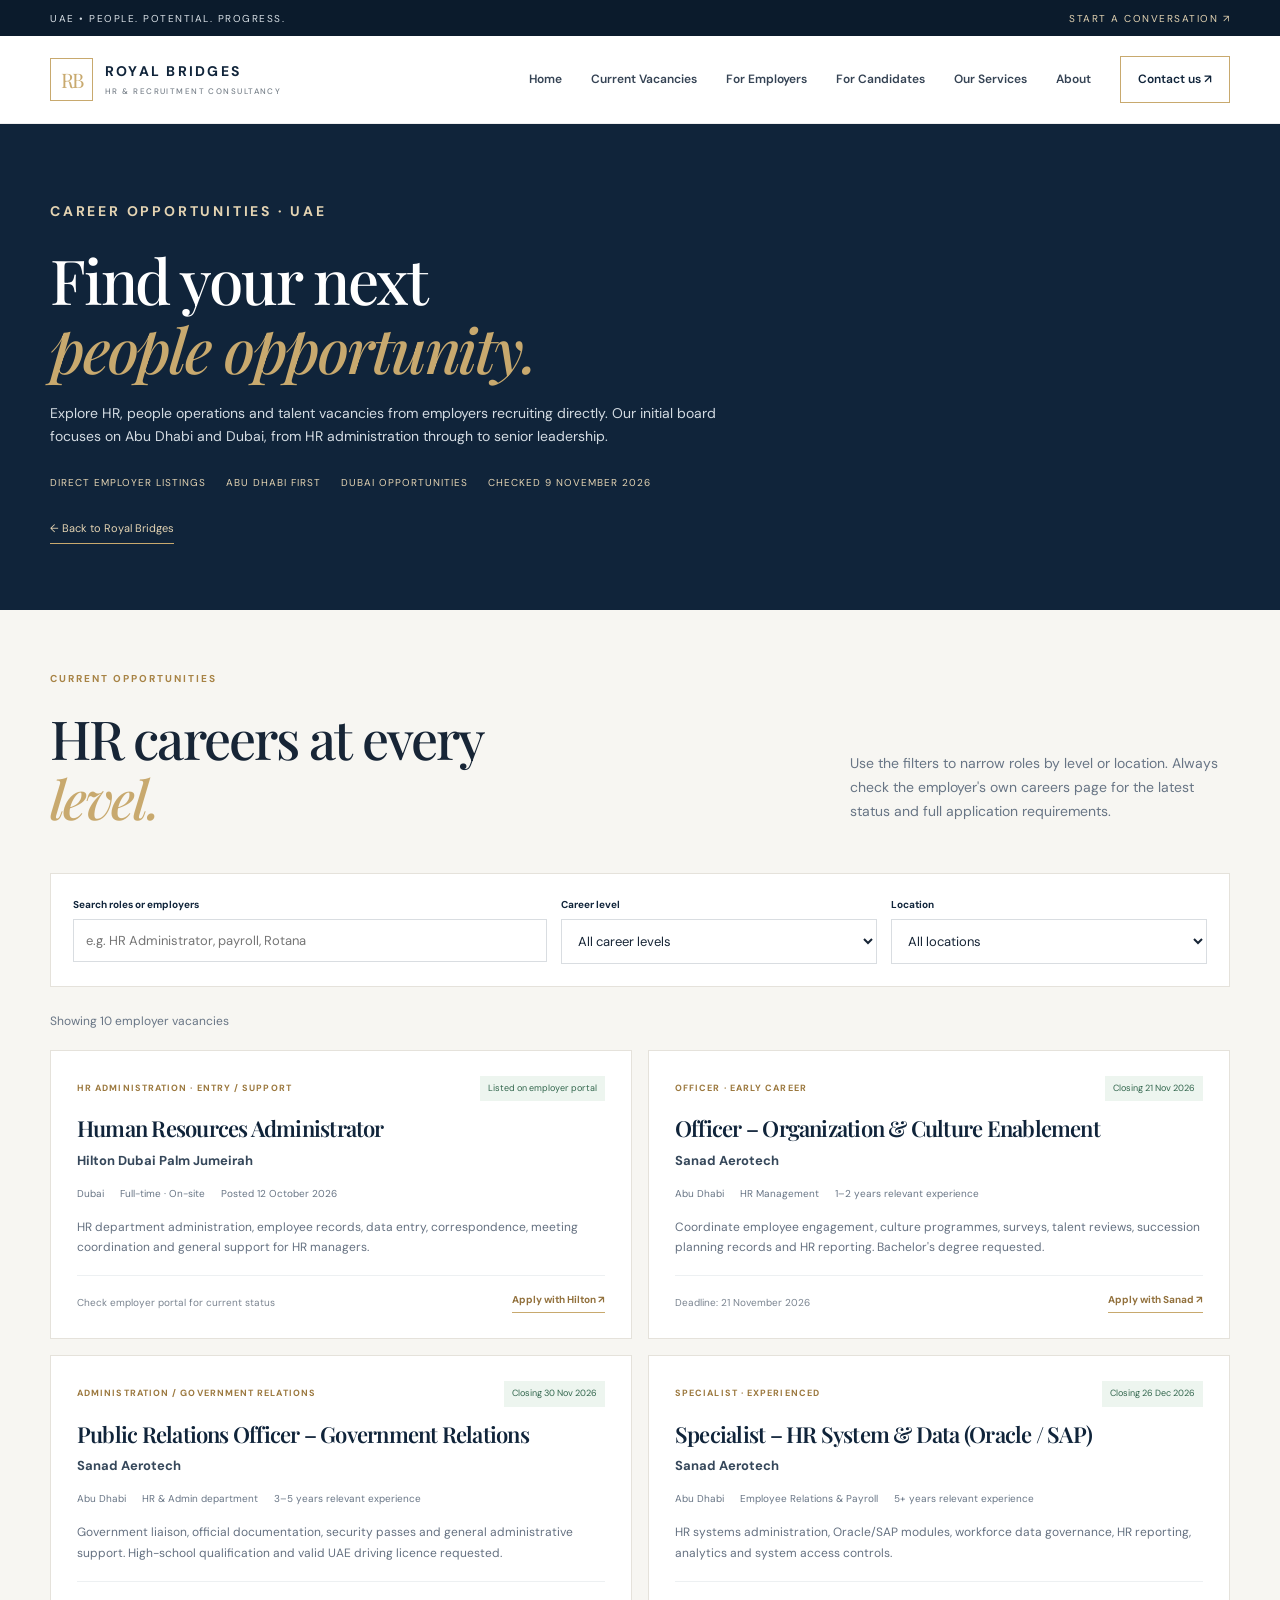
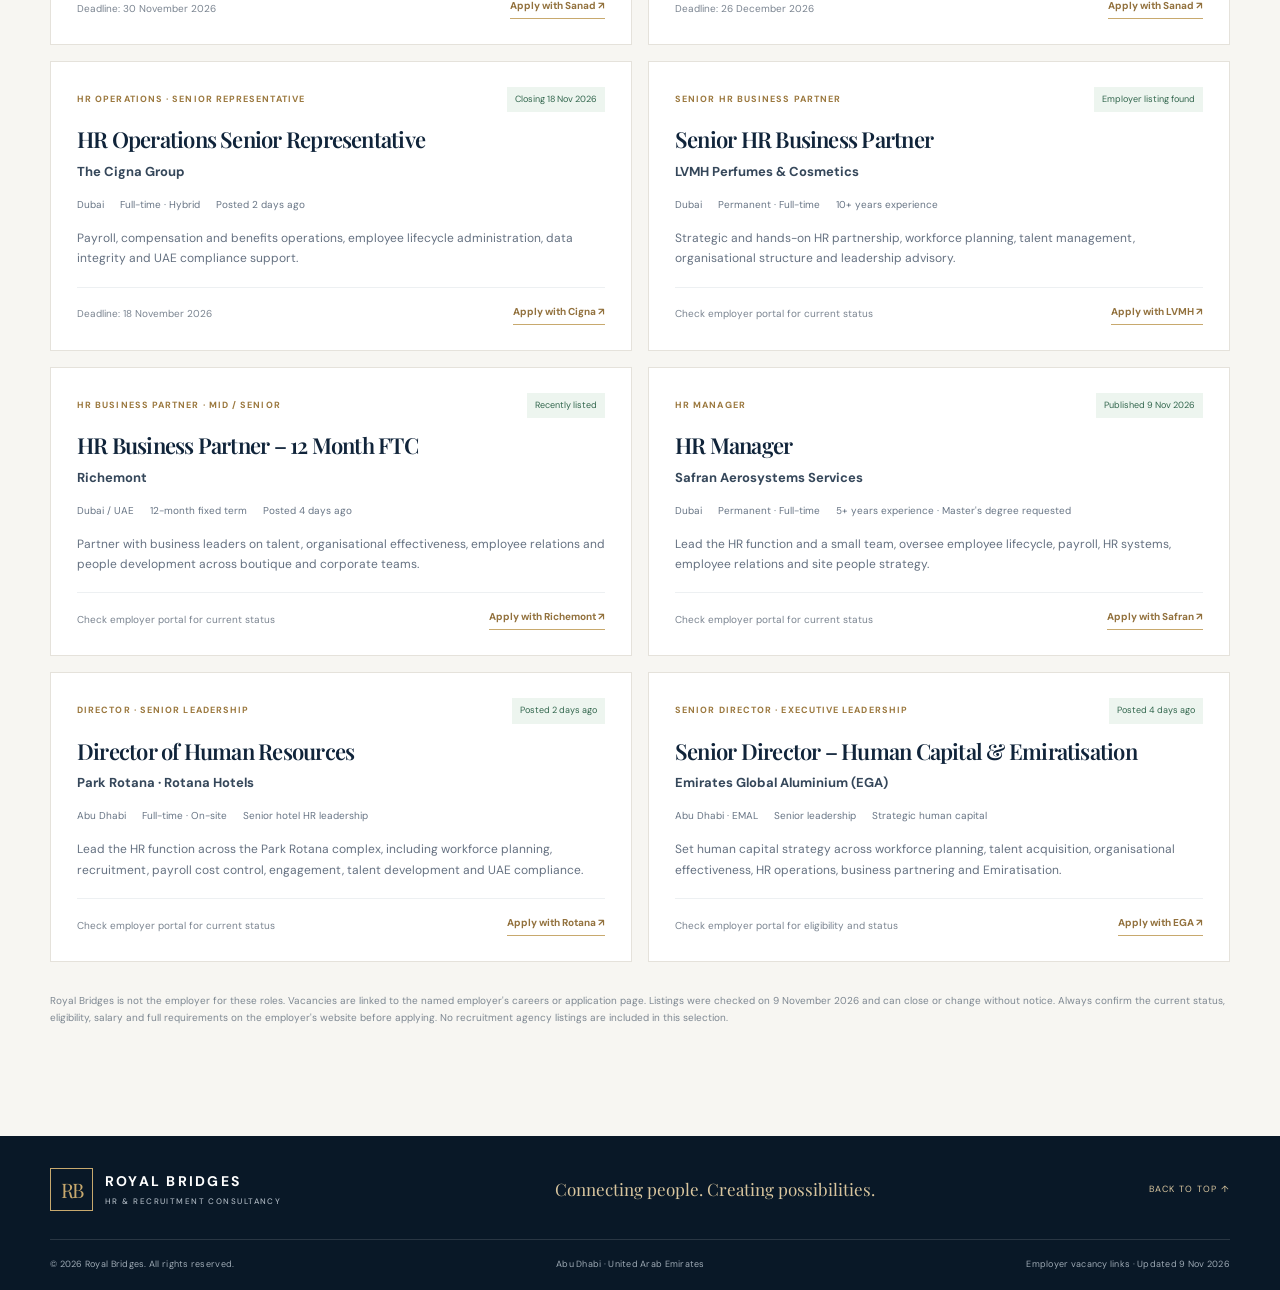
==== vacancies.html @ 994ca492 "Add direct-employer HR vacancies page" ====
<!doctype html>
<html lang="en">
<head>
<meta charset="utf-8"><meta name="viewport" content="width=device-width, initial-scale=1">
<meta name="description" content="Explore current HR and people vacancies in Abu Dhabi and Dubai from direct employers.">
<meta name="theme-color" content="#10243a">
<title>Current HR Vacancies | Royal Bridges Recruitment</title>
<link rel="preconnect" href="https://fonts.googleapis.com"><link rel="preconnect" href="https://fonts.gstatic.com" crossorigin>
<link href="https://fonts.googleapis.com/css2?family=DM+Sans:wght@400;500;600;700&family=Playfair+Display:wght@500;600;700&display=swap" rel="stylesheet">
<link rel="stylesheet" href="styles.css">
</head>
<body>
<div class="topline"><div class="wrap top-inner"><span>UAE • PEOPLE. POTENTIAL. PROGRESS.</span><a href="index.html#contact">Start a conversation ↗</a></div></div>
<header class="site-header"><div class="wrap nav-wrap">
<a class="brand" href="index.html#home"><span class="brand-mark">RB</span><span class="brand-name">ROYAL BRIDGES<small>HR &amp; RECRUITMENT CONSULTANCY</small></span></a>
<button class="menu-toggle" aria-label="Open navigation" aria-expanded="false">☰</button>
<nav class="main-nav" aria-label="Main navigation"><a href="index.html#home">Home</a><a href="vacancies.html">Current Vacancies</a><a href="index.html#employers">For Employers</a><a href="index.html#candidates">For Candidates</a><a href="index.html#services">Our Services</a><a href="index.html#about">About</a><a class="nav-cta" href="index.html#contact">Contact us ↗</a></nav>
</div></header>
<main>
<section class="vacancies-hero"><div class="wrap"><p class="eyebrow light">CAREER OPPORTUNITIES · UAE</p><h1>Find your next<br><em>people opportunity.</em></h1><p>Explore HR, people operations and talent vacancies from employers recruiting directly. Our initial board focuses on Abu Dhabi and Dubai, from HR administration through to senior leadership.</p><div class="vacancies-meta"><span>Direct employer listings</span><span>Abu Dhabi first</span><span>Dubai opportunities</span><span>Checked 9 November 2026</span></div><a class="jobs-back" href="index.html">← Back to Royal Bridges</a></div></section>
<section class="jobs-area"><div class="wrap">
<div class="section-heading"><div><p class="eyebrow">CURRENT OPPORTUNITIES</p><h2>HR careers at every<br><em>level.</em></h2></div><p>Use the filters to narrow roles by level or location. Always check the employer's own careers page for the latest status and full application requirements.</p></div>
<div class="jobs-toolbar">
<div><label for="jobSearch">Search roles or employers</label><input id="jobSearch" type="search" placeholder="e.g. HR Administrator, payroll, Rotana"></div>
<div><label for="levelFilter">Career level</label><select id="levelFilter"><option value="">All career levels</option><option value="entry">HR Administration / Entry</option><option value="officer">Officer / Specialist</option><option value="manager">Manager / HR Business Partner</option><option value="director">Director / Senior Leadership</option></select></div>
<div><label for="locationFilter">Location</label><select id="locationFilter"><option value="">All locations</option><option value="abu dhabi">Abu Dhabi</option><option value="dubai">Dubai</option></select></div>
</div>
<p class="jobs-count" id="jobsCount" aria-live="polite">Showing 10 employer vacancies</p>
<div class="job-grid" id="jobGrid">
<article class="job-card" data-level="entry" data-location="dubai" data-search="human resources administrator hilton dubai palm jumeirah admin onboarding employee records">
<div class="job-topline"><span class="job-level">HR Administration · Entry / Support</span><span class="job-status">Listed on employer portal</span></div><h2>Human Resources Administrator</h2><p class="job-company">Hilton Dubai Palm Jumeirah</p><div class="job-facts"><span>Dubai</span><span>Full-time · On-site</span><span>Posted 12 October 2026</span></div><p class="job-summary">HR department administration, employee records, data entry, correspondence, meeting coordination and general support for HR managers.</p><div class="job-footer"><span class="job-deadline">Check employer portal for current status</span><a class="job-apply" href="https://efet.fa.us2.oraclecloud.com/hcmUI/CandidateExperience/en/sites/CX_1009/job/226938" target="_blank" rel="noopener">Apply with Hilton ↗</a></div>
</article>
<article class="job-card" data-level="officer" data-location="abu dhabi" data-search="officer organization culture enablement sanad aerotech hr management employee engagement talent">
<div class="job-topline"><span class="job-level">Officer · Early career</span><span class="job-status">Closing 21 Nov 2026</span></div><h2>Officer – Organization &amp; Culture Enablement</h2><p class="job-company">Sanad Aerotech</p><div class="job-facts"><span>Abu Dhabi</span><span>HR Management</span><span>1–2 years relevant experience</span></div><p class="job-summary">Coordinate employee engagement, culture programmes, surveys, talent reviews, succession planning records and HR reporting. Bachelor's degree requested.</p><div class="job-footer"><span class="job-deadline">Deadline: 21 November 2026</span><a class="job-apply" href="https://careers.sanad.ae/vacancy/176446" target="_blank" rel="noopener">Apply with Sanad ↗</a></div>
</article>
<article class="job-card" data-level="officer" data-location="abu dhabi" data-search="public relations officer government relations sanad aerotech hr admin pro">
<div class="job-topline"><span class="job-level">Administration / Government Relations</span><span class="job-status">Closing 30 Nov 2026</span></div><h2>Public Relations Officer – Government Relations</h2><p class="job-company">Sanad Aerotech</p><div class="job-facts"><span>Abu Dhabi</span><span>HR &amp; Admin department</span><span>3–5 years relevant experience</span></div><p class="job-summary">Government liaison, official documentation, security passes and general administrative support. High-school qualification and valid UAE driving licence requested.</p><div class="job-footer"><span class="job-deadline">Deadline: 30 November 2026</span><a class="job-apply" href="https://careers.sanad.ae/vacancy/176238" target="_blank" rel="noopener">Apply with Sanad ↗</a></div>
</article>
<article class="job-card" data-level="officer" data-location="abu dhabi" data-search="specialist hr system data oracle sap sanad aerotech payroll employee relations">
<div class="job-topline"><span class="job-level">Specialist · Experienced</span><span class="job-status">Closing 26 Dec 2026</span></div><h2>Specialist – HR System &amp; Data (Oracle / SAP)</h2><p class="job-company">Sanad Aerotech</p><div class="job-facts"><span>Abu Dhabi</span><span>Employee Relations &amp; Payroll</span><span>5+ years relevant experience</span></div><p class="job-summary">HR systems administration, Oracle/SAP modules, workforce data governance, HR reporting, analytics and system access controls.</p><div class="job-footer"><span class="job-deadline">Deadline: 26 December 2026</span><a class="job-apply" href="https://careers.sanad.ae/vacancy/176235" target="_blank" rel="noopener">Apply with Sanad ↗</a></div>
</article>
<article class="job-card" data-level="officer" data-location="dubai" data-search="hr operations senior representative cigna dubai payroll benefits employee lifecycle hybrid">
<div class="job-topline"><span class="job-level">HR Operations · Senior Representative</span><span class="job-status">Closing 18 Nov 2026</span></div><h2>HR Operations Senior Representative</h2><p class="job-company">The Cigna Group</p><div class="job-facts"><span>Dubai</span><span>Full-time · Hybrid</span><span>Posted 2 days ago</span></div><p class="job-summary">Payroll, compensation and benefits operations, employee lifecycle administration, data integrity and UAE compliance support.</p><div class="job-footer"><span class="job-deadline">Deadline: 18 November 2026</span><a class="job-apply" href="https://cigna.wd5.myworkdayjobs.com/en-US/cignacareers/job/UAE-Dubai---Nas-Neuron/HR-Operations-Senior-Representative_26013535" target="_blank" rel="noopener">Apply with Cigna ↗</a></div>
</article>
<article class="job-card" data-level="manager" data-location="dubai" data-search="senior hr business partner lvmh perfumes cosmetics dubai">
<div class="job-topline"><span class="job-level">Senior HR Business Partner</span><span class="job-status">Employer listing found</span></div><h2>Senior HR Business Partner</h2><p class="job-company">LVMH Perfumes &amp; Cosmetics</p><div class="job-facts"><span>Dubai</span><span>Permanent · Full-time</span><span>10+ years experience</span></div><p class="job-summary">Strategic and hands-on HR partnership, workforce planning, talent management, organisational structure and leadership advisory.</p><div class="job-footer"><span class="job-deadline">Check employer portal for current status</span><a class="job-apply" href="https://www.lvmh.com/en/join-us/our-job-offers/PCD22360" target="_blank" rel="noopener">Apply with LVMH ↗</a></div>
</article>
<article class="job-card" data-level="manager" data-location="dubai" data-search="hr business partner richemont dubai 12 month fixed term">
<div class="job-topline"><span class="job-level">HR Business Partner · Mid / Senior</span><span class="job-status">Recently listed</span></div><h2>HR Business Partner – 12 Month FTC</h2><p class="job-company">Richemont</p><div class="job-facts"><span>Dubai / UAE</span><span>12-month fixed term</span><span>Posted 4 days ago</span></div><p class="job-summary">Partner with business leaders on talent, organisational effectiveness, employee relations and people development across boutique and corporate teams.</p><div class="job-footer"><span class="job-deadline">Check employer portal for current status</span><a class="job-apply" href="https://careers.richemont.com/en/jobs/jr135428/hr-business-partner-12-months-ftc/" target="_blank" rel="noopener">Apply with Richemont ↗</a></div>
</article>
<article class="job-card" data-level="manager" data-location="dubai" data-search="hr manager safran aerosystems services dubai">
<div class="job-topline"><span class="job-level">HR Manager</span><span class="job-status">Published 9 Nov 2026</span></div><h2>HR Manager</h2><p class="job-company">Safran Aerosystems Services</p><div class="job-facts"><span>Dubai</span><span>Permanent · Full-time</span><span>5+ years experience · Master's degree requested</span></div><p class="job-summary">Lead the HR function and a small team, oversee employee lifecycle, payroll, HR systems, employee relations and site people strategy.</p><div class="job-footer"><span class="job-deadline">Check employer portal for current status</span><a class="job-apply" href="https://www.safran-group.com/jobs/united-arab-emirates/dubai/hr-manager-190288" target="_blank" rel="noopener">Apply with Safran ↗</a></div>
</article>
<article class="job-card" data-level="director" data-location="abu dhabi" data-search="director human resources rotana park rotana abu dhabi">
<div class="job-topline"><span class="job-level">Director · Senior Leadership</span><span class="job-status">Posted 2 days ago</span></div><h2>Director of Human Resources</h2><p class="job-company">Park Rotana · Rotana Hotels</p><div class="job-facts"><span>Abu Dhabi</span><span>Full-time · On-site</span><span>Senior hotel HR leadership</span></div><p class="job-summary">Lead the HR function across the Park Rotana complex, including workforce planning, recruitment, payroll cost control, engagement, talent development and UAE compliance.</p><div class="job-footer"><span class="job-deadline">Check employer portal for current status</span><a class="job-apply" href="https://careers.rotana.com/?not_found=true" target="_blank" rel="noopener">Apply with Rotana ↗</a></div>
</article>
<article class="job-card" data-level="director" data-location="abu dhabi" data-search="senior director human capital emiratization ega emirates global aluminium">
<div class="job-topline"><span class="job-level">Senior Director · Executive Leadership</span><span class="job-status">Posted 4 days ago</span></div><h2>Senior Director – Human Capital &amp; Emiratisation</h2><p class="job-company">Emirates Global Aluminium (EGA)</p><div class="job-facts"><span>Abu Dhabi · EMAL</span><span>Senior leadership</span><span>Strategic human capital</span></div><p class="job-summary">Set human capital strategy across workforce planning, talent acquisition, organisational effectiveness, HR operations, business partnering and Emiratisation.</p><div class="job-footer"><span class="job-deadline">Check employer portal for eligibility and status</span><a class="job-apply" href="https://careers.ega.ae/job/Abu-Dhabi-Snr-Director-HC-%26-Emiratizat_/1454677533/" target="_blank" rel="noopener">Apply with EGA ↗</a></div>
</article>
</div>
<p class="job-source-note">Royal Bridges is not the employer for these roles. Vacancies are linked to the named employer's careers or application page. Listings were checked on 9 November 2026 and can close or change without notice. Always confirm the current status, eligibility, salary and full requirements on the employer's website before applying. No recruitment agency listings are included in this selection.</p>
</div></section>
</main>
<footer class="footer"><div class="wrap footer-top"><a class="brand brand-footer" href="index.html"><span class="brand-mark">RB</span><span class="brand-name">ROYAL BRIDGES<small>HR &amp; RECRUITMENT CONSULTANCY</small></span></a><p>Connecting people. Creating possibilities.</p><a href="#" class="back-top">BACK TO TOP ↑</a></div><div class="wrap footer-bottom"><span>© 2026 Royal Bridges. All rights reserved.</span><span>Abu Dhabi · United Arab Emirates</span><span>Employer vacancy links · Updated 9 Nov 2026</span></div></footer>
<script src="jobs.js"></script>
</body></html>
---- styles.css ----
:root{--navy:#10243a;--navy2:#18344f;--gold:#c8a96e;--gold-light:#e4d4b3;--ink:#172536;--muted:#687585;--paper:#f7f6f2;--white:#fff;--line:#e5e2db;--serif:"Playfair Display",Georgia,serif;--sans:"DM Sans",Arial,sans-serif}*{box-sizing:border-box}html{scroll-behavior:smooth;scroll-padding-top:90px}body{margin:0;color:var(--ink);font-family:var(--sans);font-size:15px;line-height:1.7;background:#fff}a{color:inherit;text-decoration:none}.wrap{width:min(1180px,calc(100% - 48px));margin:auto}.topline{background:#0b1b2c;color:#d9e0e6;font-size:10px;letter-spacing:.15em;text-transform:uppercase}.top-inner{height:36px;display:flex;align-items:center;justify-content:space-between}.top-inner a{color:var(--gold-light)}.site-header{height:88px;background:#fff;position:sticky;top:0;z-index:20;border-bottom:1px solid #eee}.nav-wrap{height:100%;display:flex;align-items:center;justify-content:space-between}.brand{display:flex;align-items:center;gap:12px;color:var(--navy)}.brand-mark{width:43px;height:43px;border:1px solid var(--gold);display:grid;place-items:center;font-family:var(--serif);font-size:20px;color:var(--gold);letter-spacing:-.08em}.brand-name{font-size:14px;letter-spacing:.16em;font-weight:700;line-height:1.25}.brand-name small{display:block;font-size:8px;letter-spacing:.18em;font-weight:500;margin-top:5px;color:#78818a}.main-nav{display:flex;align-items:center;gap:29px;font-size:12px;font-weight:600;color:#354354}.main-nav>a:not(.nav-cta):hover{color:#a78345}.nav-cta{padding:12px 17px;border:1px solid var(--gold);color:var(--navy)}.nav-cta span,.button span{margin-left:10px}.menu-toggle{display:none;background:none;border:0;font-size:25px;color:var(--navy)}.hero{height:650px;position:relative;display:flex;align-items:center;overflow:hidden;background:var(--navy);color:#fff}.hero-image{position:absolute;inset:0;background:url("https://images.unsplash.com/photo-1497366754035-f200968a6e72?auto=format&fit=crop&w=2000&q=90") center 48%/cover;opacity:.72}.hero-shade{position:absolute;inset:0;background:linear-gradient(90deg,rgba(8,24,41,.94) 0%,rgba(8,24,41,.78) 48%,rgba(8,24,41,.2) 100%)}.hero-content{position:relative;z-index:1;padding-top:12px}.eyebrow{font-size:10px;letter-spacing:.2em;font-weight:700;color:#a78345;margin:0 0 21px}.eyebrow.light{color:var(--gold-light)}h1,h2,h3,p{margin-top:0}h1,h2{font-family:var(--serif);font-weight:500;letter-spacing:-.035em;line-height:1.12}h1{font-size:clamp(48px,6vw,76px);margin-bottom:22px}h1 em,h2 em{color:var(--gold);font-weight:500}.hero-copy{max-width:510px;color:#e1e6eb;font-size:16px;line-height:1.8;margin-bottom:32px}.hero-actions{display:flex;gap:13px;flex-wrap:wrap}.button{min-height:49px;padding:13px 20px;display:inline-flex;align-items:center;justify-content:center;font:600 11px var(--sans);letter-spacing:.04em;border:1px solid transparent;cursor:pointer;transition:.2s}.button-gold{background:var(--gold);color:#14283b}.button-gold:hover{background:#ddc28f}.button-outline{border-color:rgba(255,255,255,.65);color:#fff}.button-outline:hover{background:#fff;color:var(--navy)}.hero-note{display:flex;align-items:center;gap:12px;margin-top:70px;font-size:11px;color:#d2d9df;letter-spacing:.06em}.gold-line{width:36px;height:1px;background:var(--gold)}.hero-index{position:absolute;right:max(24px,calc((100vw - 1180px)/2));bottom:35px;color:#dce2e7;font-size:10px;letter-spacing:.15em}.hero-index span{color:var(--gold)}.section-pad{padding:105px 0}.intro{background:var(--paper)}.intro-grid{display:grid;grid-template-columns:1fr 1fr;gap:100px;align-items:start}.intro h2,.section-heading h2,.about h2,.contact h2{font-size:clamp(38px,4.2vw,54px);margin:0}.intro-copy{padding-top:31px;max-width:520px}.large-copy{font-family:var(--serif);font-size:22px;line-height:1.55;color:var(--navy)}.intro-copy>p:not(.large-copy){color:var(--muted);font-size:14px}.text-link{display:inline-block;margin-top:13px;color:#9a783f;font-weight:700;font-size:11px;letter-spacing:.04em;border-bottom:1px solid var(--gold);padding-bottom:7px}.text-link span{margin-left:12px}.section-heading{display:flex;justify-content:space-between;align-items:end;gap:50px;margin-bottom:45px}.section-heading>p{max-width:380px;color:var(--muted);font-size:14px;margin:0 0 5px}.pathways{background:#fff}.path-grid{display:grid;grid-template-columns:1fr 1fr;gap:18px}.path-card{min-height:410px;padding:34px 38px;display:flex;flex-direction:column;justify-content:space-between}.employer-card{background:var(--navy);color:#fff}.candidate-card{background:#eeeae1;color:var(--navy)}.card-number{font-size:10px;letter-spacing:.17em;color:var(--gold-light)}.candidate-card .card-number{color:#9b7b47}.path-card h3{font:500 34px/1.2 var(--serif);margin:0 0 14px}.path-card p{max-width:370px;font-size:13px;opacity:.78;margin-bottom:24px}.button-light{background:#fff;color:var(--navy)}.button-dark{background:var(--navy);color:#fff}.button-light:hover,.button-dark:hover{transform:translateY(-2px)}.services{background:var(--paper)}.service-grid{display:grid;grid-template-columns:1fr 1fr;border-top:1px solid var(--line)}.service-item{display:grid;grid-template-columns:42px 1fr 20px;gap:16px;padding:25px 16px 25px 0;border-bottom:1px solid var(--line);align-items:start}.service-item:nth-child(odd){margin-right:38px}.service-item:nth-child(even){padding-left:28px;border-left:1px solid var(--line)}.service-no{font-size:10px;color:#a78345;padding-top:5px}.service-item h3{font:600 17px var(--serif);margin:0 0 7px;color:var(--navy)}.service-item p{font-size:12px;color:var(--muted);margin:0;max-width:390px}.service-arrow{color:#a78345}.service-footnote{font-size:10px;color:#858b91;margin:22px 0 0}.statement{background:var(--navy);color:#fff;padding:100px 0;text-align:center;position:relative;overflow:hidden}.statement:before,.statement:after{content:"";position:absolute;width:340px;height:340px;border:1px solid rgba(200,169,110,.18);border-radius:50%;top:-220px;left:-100px}.statement:after{left:auto;right:-140px;top:auto;bottom:-250px;width:470px;height:470px}.statement-inner{position:relative;z-index:1}.statement h2{font-size:clamp(38px,5vw,58px);margin:0 auto 20px}.statement p:last-child{color:#c6d0d8;font-size:13px;margin:0}.about-grid{display:grid;grid-template-columns:1fr 1fr;gap:85px;align-items:center}.about-photo{position:relative}.about-photo img{width:100%;height:480px;object-fit:cover;display:block}.photo-caption{position:absolute;left:0;bottom:0;background:var(--gold);padding:13px 18px;color:var(--navy);font-size:9px;letter-spacing:.15em;font-weight:700}.about-copy>p:not(.eyebrow){font-size:13px;color:var(--muted);margin:22px 0}.values{display:flex;gap:26px;border-top:1px solid var(--line);padding-top:23px;margin-top:29px}.values div{display:flex;flex-direction:column;gap:5px}.values b{font-size:10px;color:#a78345}.values span{font-size:11px;font-weight:700;color:var(--navy)}.contact{background:#0d2033;color:#fff}.contact-grid{display:grid;grid-template-columns:.9fr 1.1fr;gap:100px;align-items:start}.contact h2{margin-bottom:24px}.contact-copy>p:not(.eyebrow){color:#c5cfd8;font-size:13px;max-width:400px}.contact-detail{margin-top:25px}.contact-detail span{display:block;color:var(--gold-light);font-size:9px;letter-spacing:.16em;margin-bottom:4px}.contact-detail a,.contact-detail p{font-size:13px;color:#fff;margin:0}.enquiry-form{background:#fff;color:var(--navy);padding:38px 40px}.enquiry-form h3{font:500 29px var(--serif);margin:0 0 4px}.form-intro{font-size:12px;color:var(--muted);margin-bottom:25px}.enquiry-form label{display:block;font-size:10px;font-weight:700;margin:14px 0 6px}.enquiry-form input,.enquiry-form select,.enquiry-form textarea{width:100%;border:1px solid #dcdfe2;background:#fff;padding:12px;font:13px var(--sans);color:var(--ink);border-radius:0;outline:none}.enquiry-form input:focus,.enquiry-form select:focus,.enquiry-form textarea:focus{border-color:var(--gold)}.form-row{display:grid;grid-template-columns:1fr 1fr;gap:14px}.consent{display:flex!important;align-items:flex-start;gap:9px;font-weight:400!important;color:var(--muted);line-height:1.5}.consent input{width:14px;margin-top:2px}.submit-button{width:100%;margin-top:10px}.form-note,.form-status{font-size:10px;color:#7d8791;margin:12px 0 0}.form-status{color:#8b6d3e;font-weight:700}.footer{background:#091827;color:#d5dce2;padding:32px 0 18px}.footer-top{display:flex;align-items:center;justify-content:space-between;padding-bottom:28px;border-bottom:1px solid rgba(255,255,255,.13)}.brand-footer{color:#fff}.brand-footer .brand-name small{color:#aab4be}.footer-top>p{font-family:var(--serif);font-size:17px;color:#d9c69f;margin:0}.back-top{font-size:9px;letter-spacing:.14em;color:#d9c69f}.footer-bottom{display:flex;justify-content:space-between;gap:15px;padding-top:17px;font-size:9px;color:#9da9b4;letter-spacing:.03em}@media(max-width:900px){.main-nav{gap:15px}.main-nav a{font-size:11px}.intro-grid,.about-grid{gap:45px}.contact-grid{gap:45px}}@media(max-width:720px){.wrap{width:min(100% - 34px,1180px)}.top-inner{font-size:8px}.site-header{height:75px}.brand-mark{width:38px;height:38px}.brand-name{font-size:12px}.menu-toggle{display:block}.main-nav{display:none;position:absolute;top:75px;left:0;right:0;background:#fff;padding:18px 24px 25px;box-shadow:0 15px 25px #0b1b2c18;flex-direction:column;align-items:stretch;gap:0}.main-nav.open{display:flex}.main-nav a{padding:12px 0;border-bottom:1px solid #eee;font-size:13px}.main-nav .nav-cta{margin-top:12px;padding:12px}.hero{height:610px}.hero-shade{background:linear-gradient(90deg,rgba(8,24,41,.94),rgba(8,24,41,.62))}.hero-note{margin-top:48px}.section-pad{padding:72px 0}.intro-grid,.about-grid,.contact-grid{grid-template-columns:1fr;gap:25px}.intro-copy{padding-top:0}.section-heading{display:block}.section-heading>p{margin-top:20px}.path-grid{grid-template-columns:1fr}.path-card{min-height:350px;padding:27px}.service-grid{grid-template-columns:1fr}.service-item:nth-child(odd){margin-right:0}.service-item:nth-child(even){padding-left:0;border-left:0}.about-photo img{height:340px}.values{gap:16px}.enquiry-form{padding:27px 22px}.footer-top{align-items:flex-start;gap:20px;flex-wrap:wrap}.footer-top>p{order:3;width:100%}.footer-bottom{flex-direction:column;gap:5px}.form-row{grid-template-columns:1fr;gap:0}}@media(prefers-reduced-motion:reduce){html{scroll-behavior:auto}*{transition:none!important}}
/* Current vacancies page */
.vacancies-hero{background:var(--navy);color:#fff;padding:76px 0 66px}.vacancies-hero h1{font-size:clamp(42px,5vw,62px);margin:0 0 18px}.vacancies-hero p{color:#d3dbe2;max-width:690px;font-size:14px}.vacancies-meta{display:flex;gap:20px;flex-wrap:wrap;color:var(--gold-light);font-size:10px;letter-spacing:.1em;text-transform:uppercase;margin-top:25px}.jobs-area{background:var(--paper);padding:60px 0 100px}.jobs-toolbar{background:#fff;border:1px solid var(--line);padding:22px;display:grid;grid-template-columns:1.5fr 1fr 1fr;gap:14px;margin-bottom:24px}.jobs-toolbar label{font-size:10px;font-weight:700;color:var(--navy);display:block;margin-bottom:6px}.jobs-toolbar input,.jobs-toolbar select{width:100%;padding:12px;border:1px solid #d9dde1;background:#fff;font:13px var(--sans);color:var(--ink)}.jobs-count{font-size:12px;color:var(--muted);margin:0 0 18px}.job-grid{display:grid;grid-template-columns:1fr 1fr;gap:16px}.job-card{background:#fff;border:1px solid var(--line);padding:25px 26px;display:flex;flex-direction:column;min-height:280px;transition:box-shadow .2s,transform .2s}.job-card:hover{box-shadow:0 12px 28px #12263b12;transform:translateY(-2px)}.job-topline{display:flex;align-items:center;justify-content:space-between;gap:10px;margin-bottom:14px}.job-level{font-size:9px;letter-spacing:.12em;text-transform:uppercase;color:#9b783e;font-weight:700}.job-status{font-size:9px;color:#32664d;background:#edf5ef;padding:5px 8px;white-space:nowrap}.job-card h2{font:600 22px/1.25 var(--serif);color:var(--navy);margin:0 0 7px}.job-company{font-size:13px;font-weight:700;color:#35475a;margin:0 0 13px}.job-facts{display:flex;gap:8px 16px;flex-wrap:wrap;font-size:10px;color:var(--muted);margin-bottom:15px}.job-summary{font-size:12px;color:#657181;line-height:1.7;margin:0 0 18px}.job-footer{display:flex;align-items:center;justify-content:space-between;gap:10px;margin-top:auto;padding-top:15px;border-top:1px solid #edf0f2}.job-deadline{font-size:10px;color:#7a8490}.job-apply{font-size:10px;font-weight:700;color:#92713d;border-bottom:1px solid var(--gold);padding-bottom:4px;white-space:nowrap}.job-source-note{font-size:10px;color:#7d8791;margin-top:30px;line-height:1.7}.job-empty{grid-column:1/-1;background:#fff;padding:35px;text-align:center;color:var(--muted);border:1px solid var(--line)}.jobs-back{display:inline-block;margin-top:28px;color:var(--gold-light);font-size:11px;border-bottom:1px solid var(--gold);padding-bottom:5px}.hero-jobs-link{align-self:center;color:var(--gold-light);font-size:11px;font-weight:600;border-bottom:1px solid var(--gold);padding-bottom:5px;margin-left:7px}
@media(max-width:720px){.jobs-toolbar,.job-grid{grid-template-columns:1fr}.jobs-toolbar{padding:16px}.job-card{padding:21px}.hero-jobs-link{width:100%;margin:12px 0 0}.hero-actions{align-items:flex-start}}
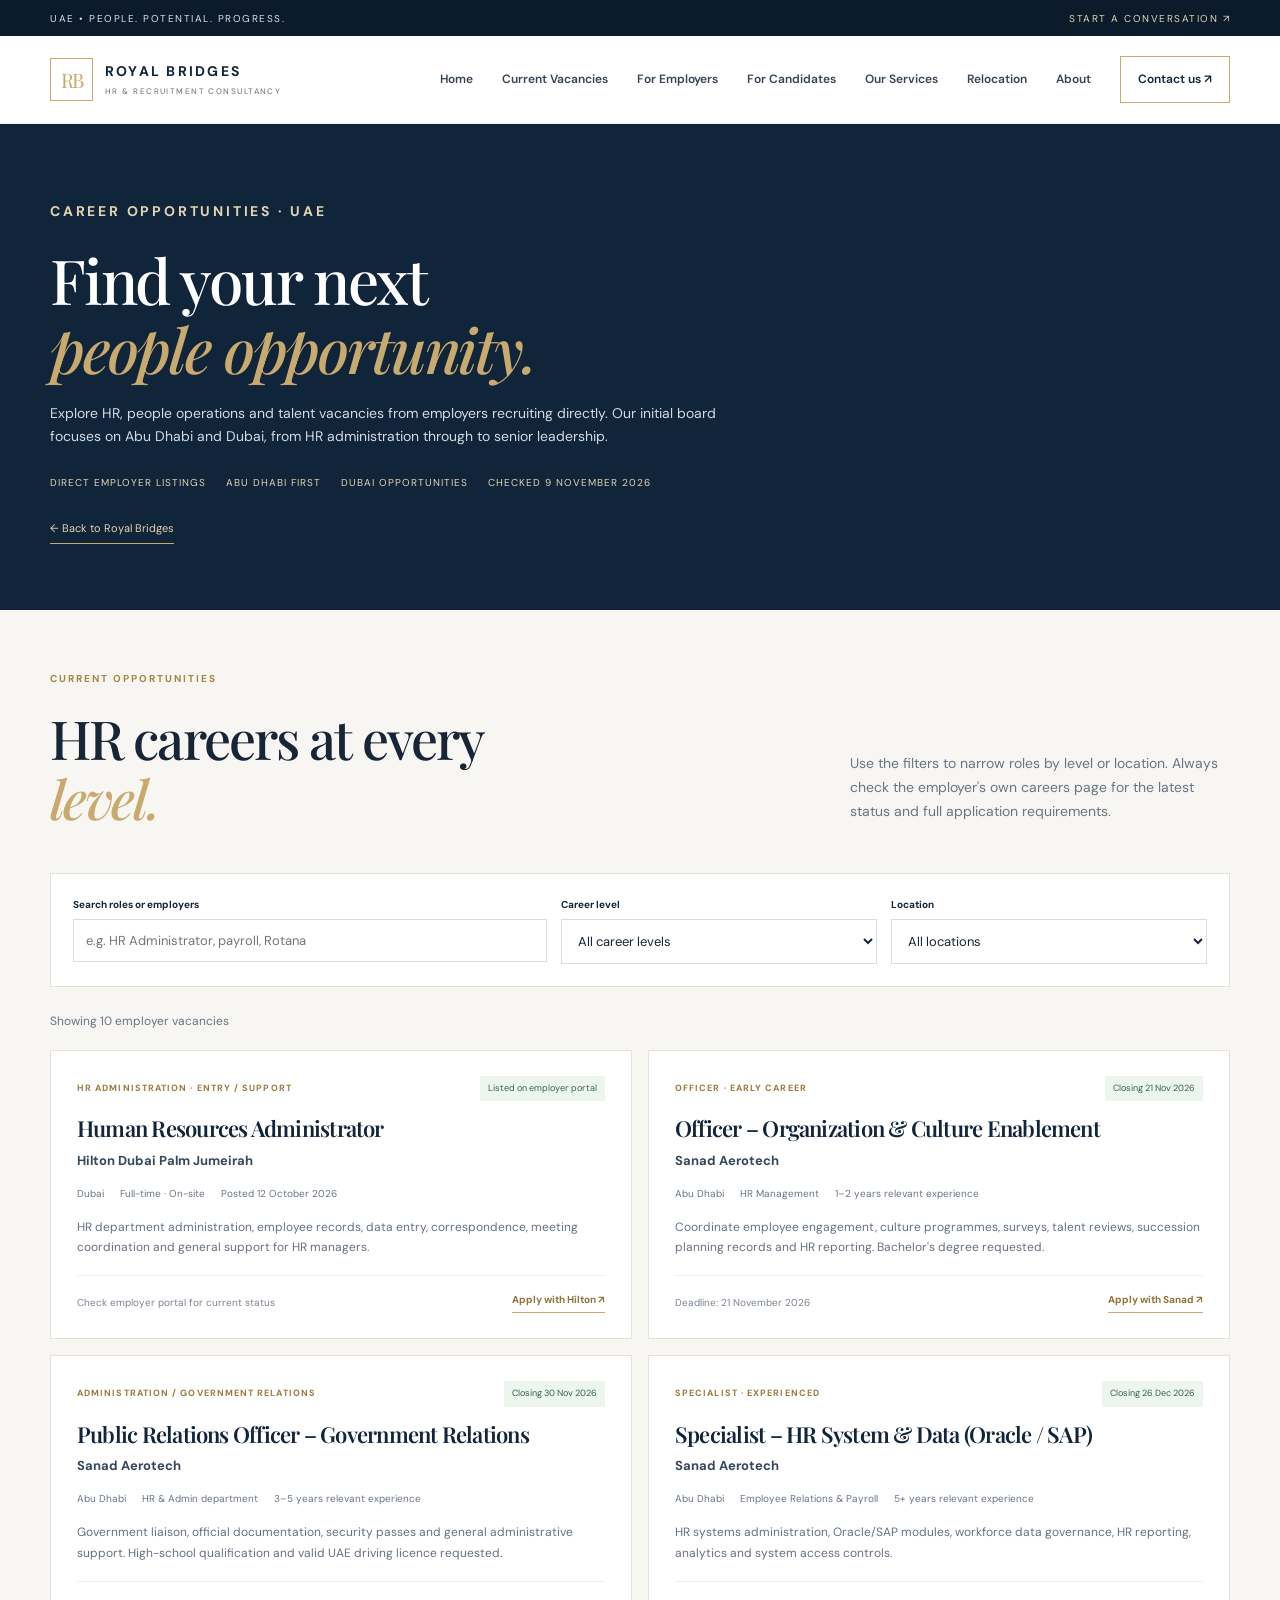
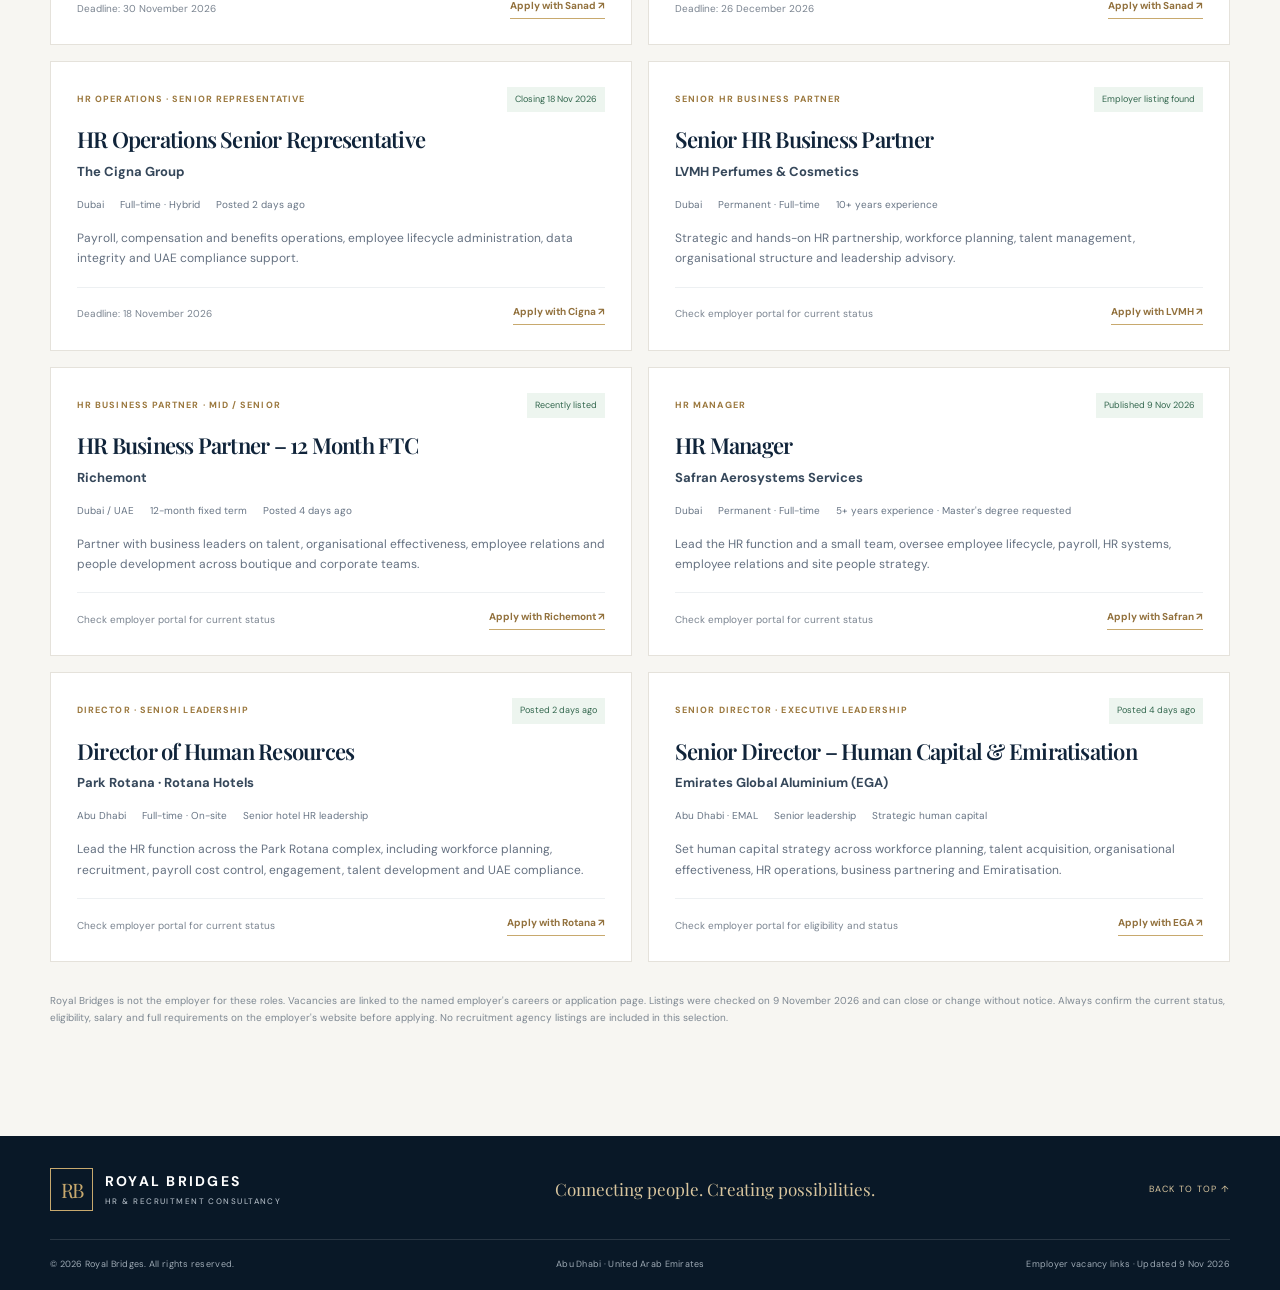
==== commit 28ddf13b: "Add relocation link to consultancy vacancies navigation" ====
--- a/vacancies.html
+++ b/vacancies.html
@@ -14,7 +14,7 @@
 <header class="site-header"><div class="wrap nav-wrap">
 <a class="brand" href="index.html#home"><span class="brand-mark">RB</span><span class="brand-name">ROYAL BRIDGES<small>HR &amp; RECRUITMENT CONSULTANCY</small></span></a>
 <button class="menu-toggle" aria-label="Open navigation" aria-expanded="false">☰</button>
-<nav class="main-nav" aria-label="Main navigation"><a href="index.html#home">Home</a><a href="vacancies.html">Current Vacancies</a><a href="index.html#employers">For Employers</a><a href="index.html#candidates">For Candidates</a><a href="index.html#services">Our Services</a><a href="index.html#about">About</a><a class="nav-cta" href="index.html#contact">Contact us ↗</a></nav>
+<nav class="main-nav" aria-label="Main navigation"><a href="index.html#home">Home</a><a href="vacancies.html">Current Vacancies</a><a href="index.html#employers">For Employers</a><a href="index.html#candidates">For Candidates</a><a href="index.html#services">Our Services</a><a href="relocation.html">Relocation</a><a href="index.html#about">About</a><a class="nav-cta" href="index.html#contact">Contact us ↗</a></nav>
 </div></header>
 <main>
 <section class="vacancies-hero"><div class="wrap"><p class="eyebrow light">CAREER OPPORTUNITIES · UAE</p><h1>Find your next<br><em>people opportunity.</em></h1><p>Explore HR, people operations and talent vacancies from employers recruiting directly. Our initial board focuses on Abu Dhabi and Dubai, from HR administration through to senior leadership.</p><div class="vacancies-meta"><span>Direct employer listings</span><span>Abu Dhabi first</span><span>Dubai opportunities</span><span>Checked 9 November 2026</span></div><a class="jobs-back" href="index.html">← Back to Royal Bridges</a></div></section>
@@ -52,7 +52,7 @@
 <div class="job-topline"><span class="job-level">HR Manager</span><span class="job-status">Published 9 Nov 2026</span></div><h2>HR Manager</h2><p class="job-company">Safran Aerosystems Services</p><div class="job-facts"><span>Dubai</span><span>Permanent · Full-time</span><span>5+ years experience · Master's degree requested</span></div><p class="job-summary">Lead the HR function and a small team, oversee employee lifecycle, payroll, HR systems, employee relations and site people strategy.</p><div class="job-footer"><span class="job-deadline">Check employer portal for current status</span><a class="job-apply" href="https://www.safran-group.com/jobs/united-arab-emirates/dubai/hr-manager-190288" target="_blank" rel="noopener">Apply with Safran ↗</a></div>
 </article>
 <article class="job-card" data-level="director" data-location="abu dhabi" data-search="director human resources rotana park rotana abu dhabi">
-<div class="job-topline"><span class="job-level">Director · Senior Leadership</span><span class="job-status">Posted 2 days ago</span></div><h2>Director of Human Resources</h2><p class="job-company">Park Rotana · Rotana Hotels</p><div class="job-facts"><span>Abu Dhabi</span><span>Full-time · On-site</span><span>Senior hotel HR leadership</span></div><p class="job-summary">Lead the HR function across the Park Rotana complex, including workforce planning, recruitment, payroll cost control, engagement, talent development and UAE compliance.</p><div class="job-footer"><span class="job-deadline">Check employer portal for current status</span><a class="job-apply" href="https://careers.rotana.com/?not_found=true" target="_blank" rel="noopener">Apply with Rotana ↗</a></div>
+<div class="job-topline"><span class="job-level">Director · Senior Leadership</span><span class="job-status">Posted 2 days ago</span></div><h2>Director of Human Resources</h2><p class="job-company">Park Rotana · Rotana Hotels</p><div class="job-facts"><span>Abu Dhabi</span><span>Full-time · On-site</span><span>Senior hotel HR leadership</span></div><p class="job-summary">Lead the HR function across the Park Rotana complex, including workforce planning, recruitment, payroll cost control, engagement, talent development and UAE compliance.</p><div class="job-footer"><span class="job-deadline">Check employer portal for current status</span><a class="job-apply" href="https://jobs.workable.com/view/t8n3fKUdJtQvi3L1X8yhho/director-of-human-resources-in-abu-dhabi-at-rotana-hotels" target="_blank" rel="noopener">Apply with Rotana ↗</a></div>
 </article>
 <article class="job-card" data-level="director" data-location="abu dhabi" data-search="senior director human capital emiratization ega emirates global aluminium">
 <div class="job-topline"><span class="job-level">Senior Director · Executive Leadership</span><span class="job-status">Posted 4 days ago</span></div><h2>Senior Director – Human Capital &amp; Emiratisation</h2><p class="job-company">Emirates Global Aluminium (EGA)</p><div class="job-facts"><span>Abu Dhabi · EMAL</span><span>Senior leadership</span><span>Strategic human capital</span></div><p class="job-summary">Set human capital strategy across workforce planning, talent acquisition, organisational effectiveness, HR operations, business partnering and Emiratisation.</p><div class="job-footer"><span class="job-deadline">Check employer portal for eligibility and status</span><a class="job-apply" href="https://careers.ega.ae/job/Abu-Dhabi-Snr-Director-HC-%26-Emiratizat_/1454677533/" target="_blank" rel="noopener">Apply with EGA ↗</a></div>
